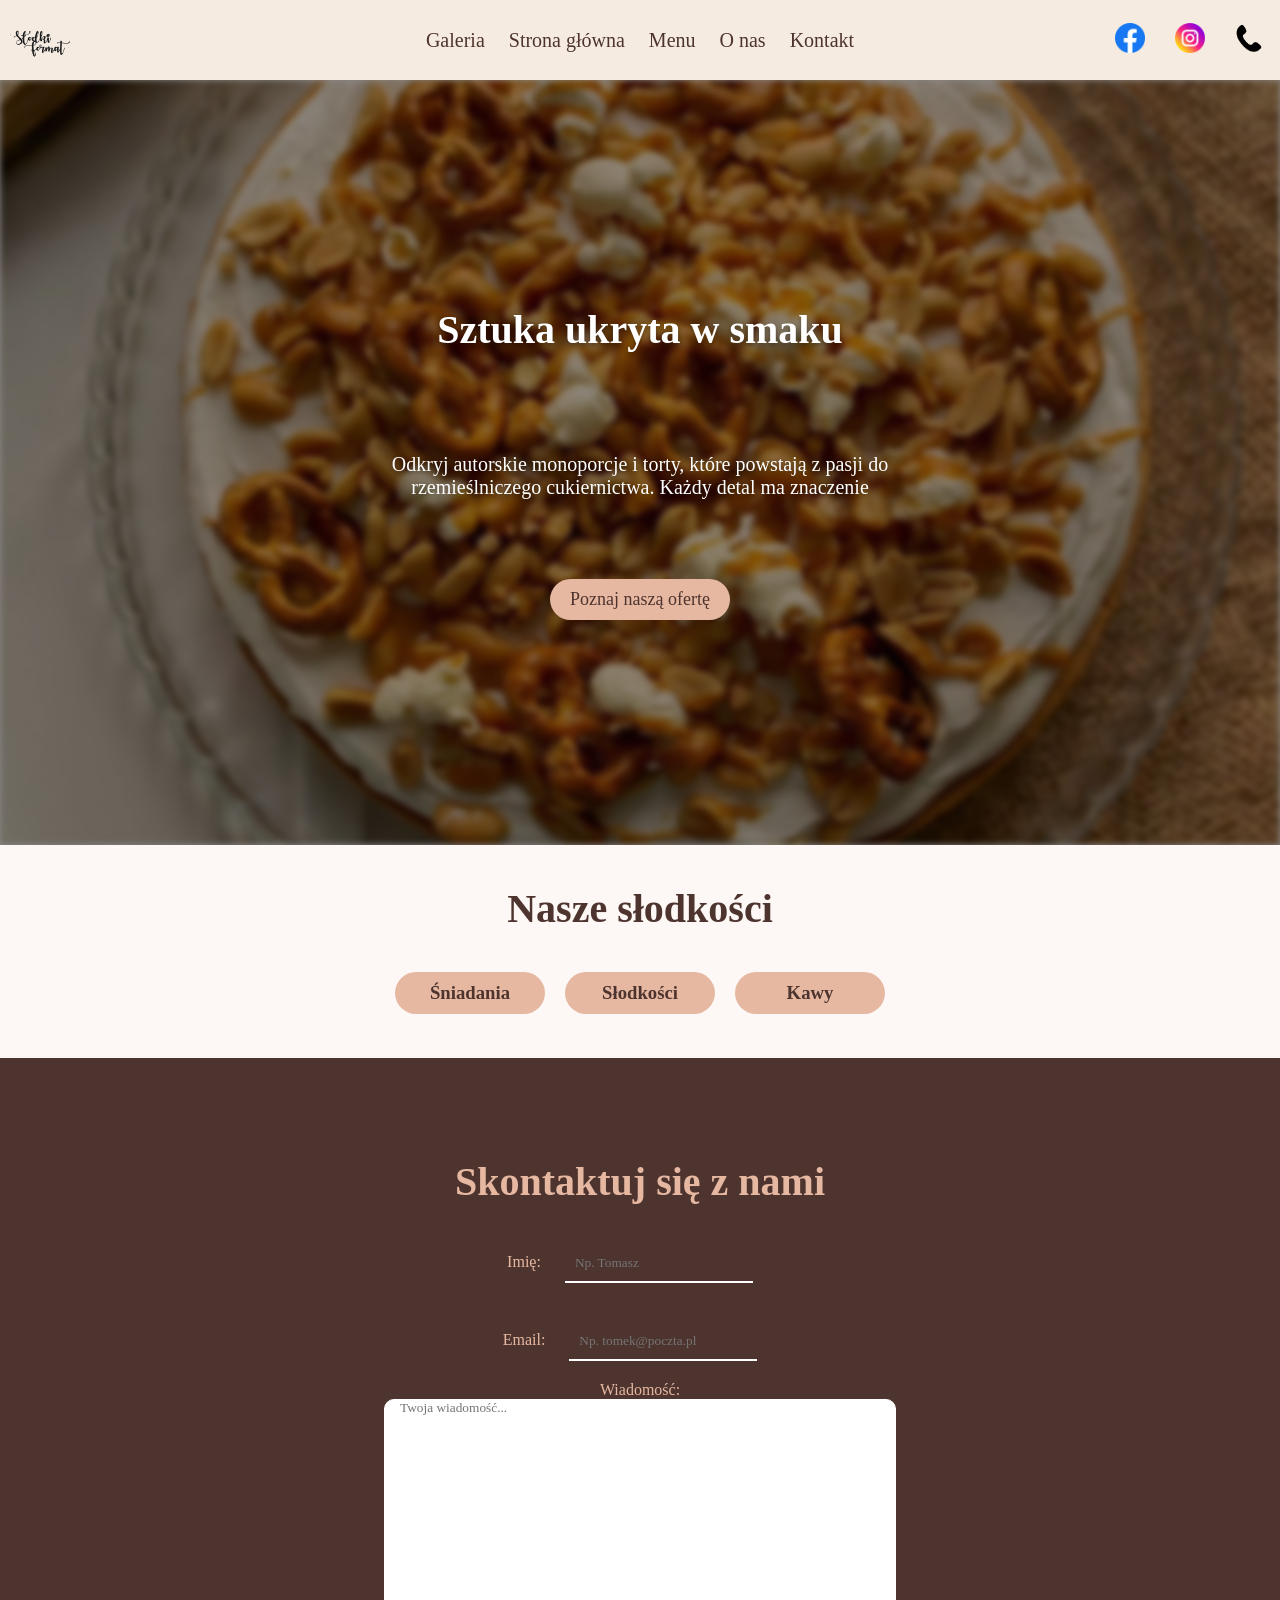
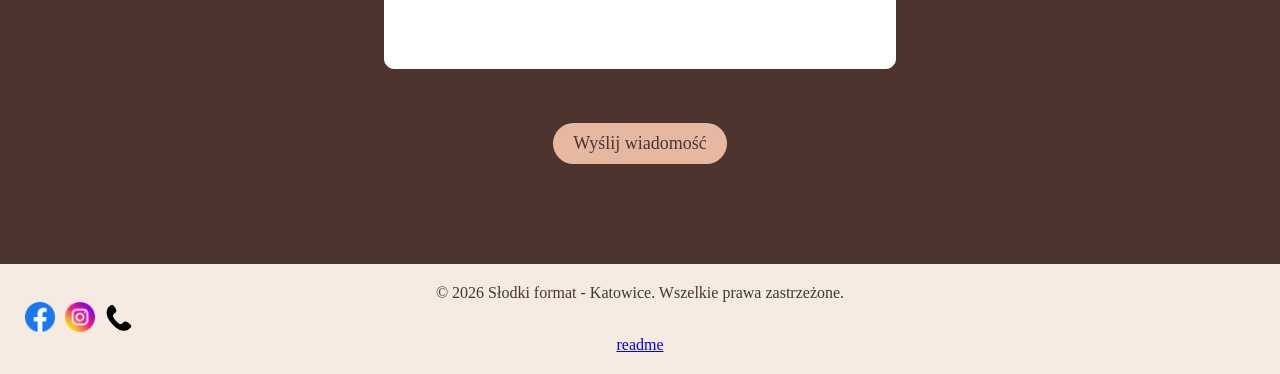
==== index.html @ 58892bcf "Add files via upload" ====
<!DOCTYPE html>
<html lang="pl">
<head>
    <meta charset="UTF-8">
    <meta name="viewport" content="width=device-width, initial-scale=1.0">
    <link rel="stylesheet" href="styl.css">
    <link rel="icon" href="icon.png" type="image/x-icon">
    <script src="script.js" defer></script>
    <title>Słodki format - Katowice</title>
</head>
<body>
    <header>
        <img src="icon2.png" alt="Słodki format" class="logo">   
        <nav> 
            <div class="nav_kontent">
                <a href="#galeria">Galeria</a>
                <a href="index.html">Strona główna</a>
                <a href="menu.html">Menu</a>
                <a href="#onas">O nas</a>
                <a href="#kontakt">Kontakt</a>
            </div>
            <button  type="button" class="burger">☰</button>
        </nav>
        
        <div class="socjale">
            <a href="https://www.facebook.com/kawiarniasweethome/?locale=pl_PL" target="_blank" class="socjal"><img src="fb.png" alt="Facebook"></a>
            <a href="https://www.instagram.com/slodkiformatkatowice/" target="_blank" class="socjal"><img src="ig.png" alt="Instagram"></a>
            <a href="tel:555-555-555" class="socjal"><img src="tel.png" alt="telefon"></a>
        </div>
    </header>
    <main>
        <h2>Sztuka ukryta w smaku</h2>
        <p>Odkryj autorskie monoporcje i torty, które powstają z pasji do rzemieślniczego cukiernictwa. Każdy detal ma znaczenie</p>
        <a href="menu.html">Poznaj naszą ofertę</a>
    </main>
    <section id="galeria">
        <h2>Nasze słodkości</h2>
        <div class="przyciski">
            <button type="button" onclick="zmiana(1)"><h3>Śniadania</h3></button>
            <button type="button" onclick="zmiana(2)"><h3>Słodkości</h3></button>
            <button type="button" onclick="zmiana(3)"><h3>Kawy</h3></button>
        </div>
            <section class="galeria torty">
                <img src="śniadania/sniad1.png" alt="">
                <img src="śniadania/sniad2.png" alt="">
                <img src="śniadania/sniad3.png" alt="">
                <img src="śniadania/sniad4.png" alt="">
            </section>
            <section class="galeria ciastka">
                <img src="słodkosci/slodk1.png" alt="">
                <img src="słodkosci/slodk2.png" alt="">
                <img src="słodkosci/slodk3.png" alt="">
                <img src="słodkosci/slodk4.png" alt="">
            </section>
            <section class="galeria kawy"> 
                   <img src="kawy/kaw1.png" alt="kawa">
                   <img src="kawy/kaw2.png" alt="kawa">
                   <img src="kawy/kaw3.png" alt="kawa">
                   <img src="kawy/kaw4.png" alt="kawa">
            </section>
    </section>
    <section id="kontakt">
        <form action="index.html" method="post">
            <h2>Skontaktuj się z nami</h2>
            <label for="name">Imię:</label> 
            <input type="text" id="name" name="name" required placeholder="Np. Tomasz"><br>

            <label for="email">Email:</label> 
            <input type="email" id="email" name="email" required placeholder="Np. tomek@poczta.pl"> <br>

            <label for="message">Wiadomość:</label> <br>
            <textarea id="message" name="message" required placeholder="Twoja wiadomość..."></textarea> <br>

            <button type="submit">Wyślij wiadomość</button>
        </form>
    </section>
    <footer>
    <p>&copy; 2026 Słodki format - Katowice. Wszelkie prawa zastrzeżone.</p>
    <div class="socjale">
            <a href="https://www.facebook.com/kawiarniasweethome/?locale=pl_PL" target="_blank" class="socjal"><img src="fb.png" alt="Facebook"></a>
            <a href="https://www.instagram.com/slodkiformatkatowice/" target="_blank" class="socjal"><img src="ig.png" alt="Instagram"></a>
            <a href="tel:555-555-555" class="socjal"><img src="tel.png" alt="telefon"></a>
        </div>
    <a href="readme.html">readme</a>
    </footer>
</body>
</html>
---- styl.css ----
html{
    scroll-behavior: smooth;
}
*{
    margin: 0;
    padding: 0;
    box-sizing: border-box;
    font-family: Georgia, serif;
}
body{
    background-color: #FDF8F5;
}
.burger{
    display: none;
    background: none;
    border: none;
    font-size: 30px;
    cursor: pointer;
}
header{
    grid-template-columns: 1fr auto 1fr;
    display: grid;
    background-color: #F5EBE0;
}
header img{
    height: 60px;
    margin: 10px;
    align-self: center;
}
header a{
    text-decoration: none;
    color: #4E342E;
    font-size: 20px;
    position: relative;
    width: max-content;
    margin: 10px;
}
header  nav a::after{
    content: "";
    background-color: #4E342E;
    height: 2px;
    width: 0%;
    position: absolute;
    bottom: 0;
    left: 0;
}
header nav a:hover::after{
    width: 100%;
    transition: 0.5s;
}
nav{
    display: flex;
    align-items: center;
    flex-direction: row;
    gap: 40px;

}
.socjale{
    display: inline-block; 
    justify-self: end;
    align-self: center;
    display: flex;
    align-items: center;
}
.socjal img{
    width: 30px;
    height: auto;
    margin: 5px;
}
main{
    text-align: center;
    position: relative;
    min-height: 85vh;
    display: flex;
    justify-content: center;
    align-items: center;
    flex-direction: column;
    gap: 80px;
    padding: 30px;
    margin: 0;
    overflow: hidden;
    z-index: 1;
}
main::before {
    content: "";
    position: absolute;
    inset: 0;
    background-image: url(tlo.png);
    background-size: cover;
    background-position: center;
    background-repeat: no-repeat;
    filter: blur(3px);  
    z-index: -1;
    margin: 0px;
}
main::after {
    content: "";
    position: absolute;
    inset: 0;
    background: rgba(0, 0, 0, 0.45); 
    z-index: 0;
}
main h2{
    color: #fff;
    font-size:  250%;
    margin-bottom: 20px;
    z-index: 2;
    text-shadow: 0 2px 4px rgba(0,0,0,0.3);
}
main p{
    color: #fff;
    font-size: 20px;
    width: 50%;
    z-index: 2;
    text-shadow: 0 2px 4px rgba(0,0,0,0.3);
}
main a{
    text-decoration: none;
    color: #4E342E;
    background-color: #E6B8A2;
    padding: 10px 20px;
    border-radius: 100px;
    font-size: 18px;
    z-index: 2;
    transition: 0.5s;
}
main a:hover{
    transform: scale(1.05);
    color: white;
}
#galeria{
    text-align: center;
}
#galeria h2{
    margin: 40px 0;
    font-size: 250%;
    color: #4E342E;
}
.przyciski{
    display: flex;
    justify-content: center;
    gap: 20px;
    margin-top: 20px;
}
.przyciski button{
    padding: 10px 20px;
    border: none;
    background-color: #E6B8A2;
    color: #4E342E;
    font-size: 16px;
    border-radius: 100px;
    cursor: pointer;
    transition: 0.5s;
    min-width: 150px;
}
.przyciski button:hover{
    transform: scale(1.05);
}

.galeria{
    display: grid;
    grid-template-columns: repeat(auto-fill, minmax(300px, 1fr));
    gap: 40px;
    max-width: 70%;
    justify-self: center;
}
.galeria img{
    height: 500px;
    width: auto;
    max-width: 350px;
    margin: 20px 0;
    border-radius: 10px;
}
.torty{
    display: block;
}
.ciastka{
    display: none;
}
.kawy{
    display: none;
}
#kontakt{
    background-color: #4E342E;
    text-align: center;
    pad: 20px;
}
form{
    padding: 100px;
    color: #E6B8A2;
}
form h2{
    color: #E6B8A2;
    font-size: 250%;
    margin-bottom: 20px;
}
form input{
    background-color: #4E342E;
    margin: 20px;
    border: none;
    padding: 10px;
    border-bottom: 2px solid white;
}
textarea{
    height: 30vh;
    width: 40vw;
    resize: none;
    overflow: auto;
    border: 1px solid white;
    border-radius: 10px;
}
textarea::placeholder{
    padding-left: 15px;
}
form button{
    margin: 50px 0 0 0 ;
    background-color: #E6B8A2;
    color: #4E342E;
    border: none;
    padding: 10px 20px;
    border-radius: 100px;
    font-size: 18px;
    transition: 0.5s;
}
footer{
    background-color: #F5EBE0;
    text-align: center;
    padding: 20px;
    color: #4E342E;
}
footer .socjale img{
    width: 30px;
    height: auto;
    margin: 0 5px;
}
@media (max-width: 768px) {
    header {
        display: flex;
        flex-direction: row; 
        justify-content: space-between;
        align-items: center;
        padding: 0 20px;
    }

    main p {
        width: 90%;
    }

    .burger {
        display: block; 
    }

    .nav_kontent {
        display: none; 
        flex-direction: column;
        position: absolute;
        top: 80px; 
        left: 0;
        width: 100%;
        background-color: #F5EBE0;
        padding: 20px;
        text-align: center;
        z-index: 100;
        box-shadow: 0 5px 10px rgba(0,0,0,0.1);
    }

    .nav_kontent.active {
        display: flex;
    }

    header .socjale {
        display: none;
    }
    .przyciski{
        flex-direction: column;
    }
    .przyciski button{
        max-width: 50%;
        align-self: center;
    }
    .galeria{
        grid-template-columns: 1fr;
        max-width: 100%;
    }
    form textarea{
        width: 100%;
    }
    footer{
        display: flex;
        flex-direction: column;
        gap: 20px;
    }
}
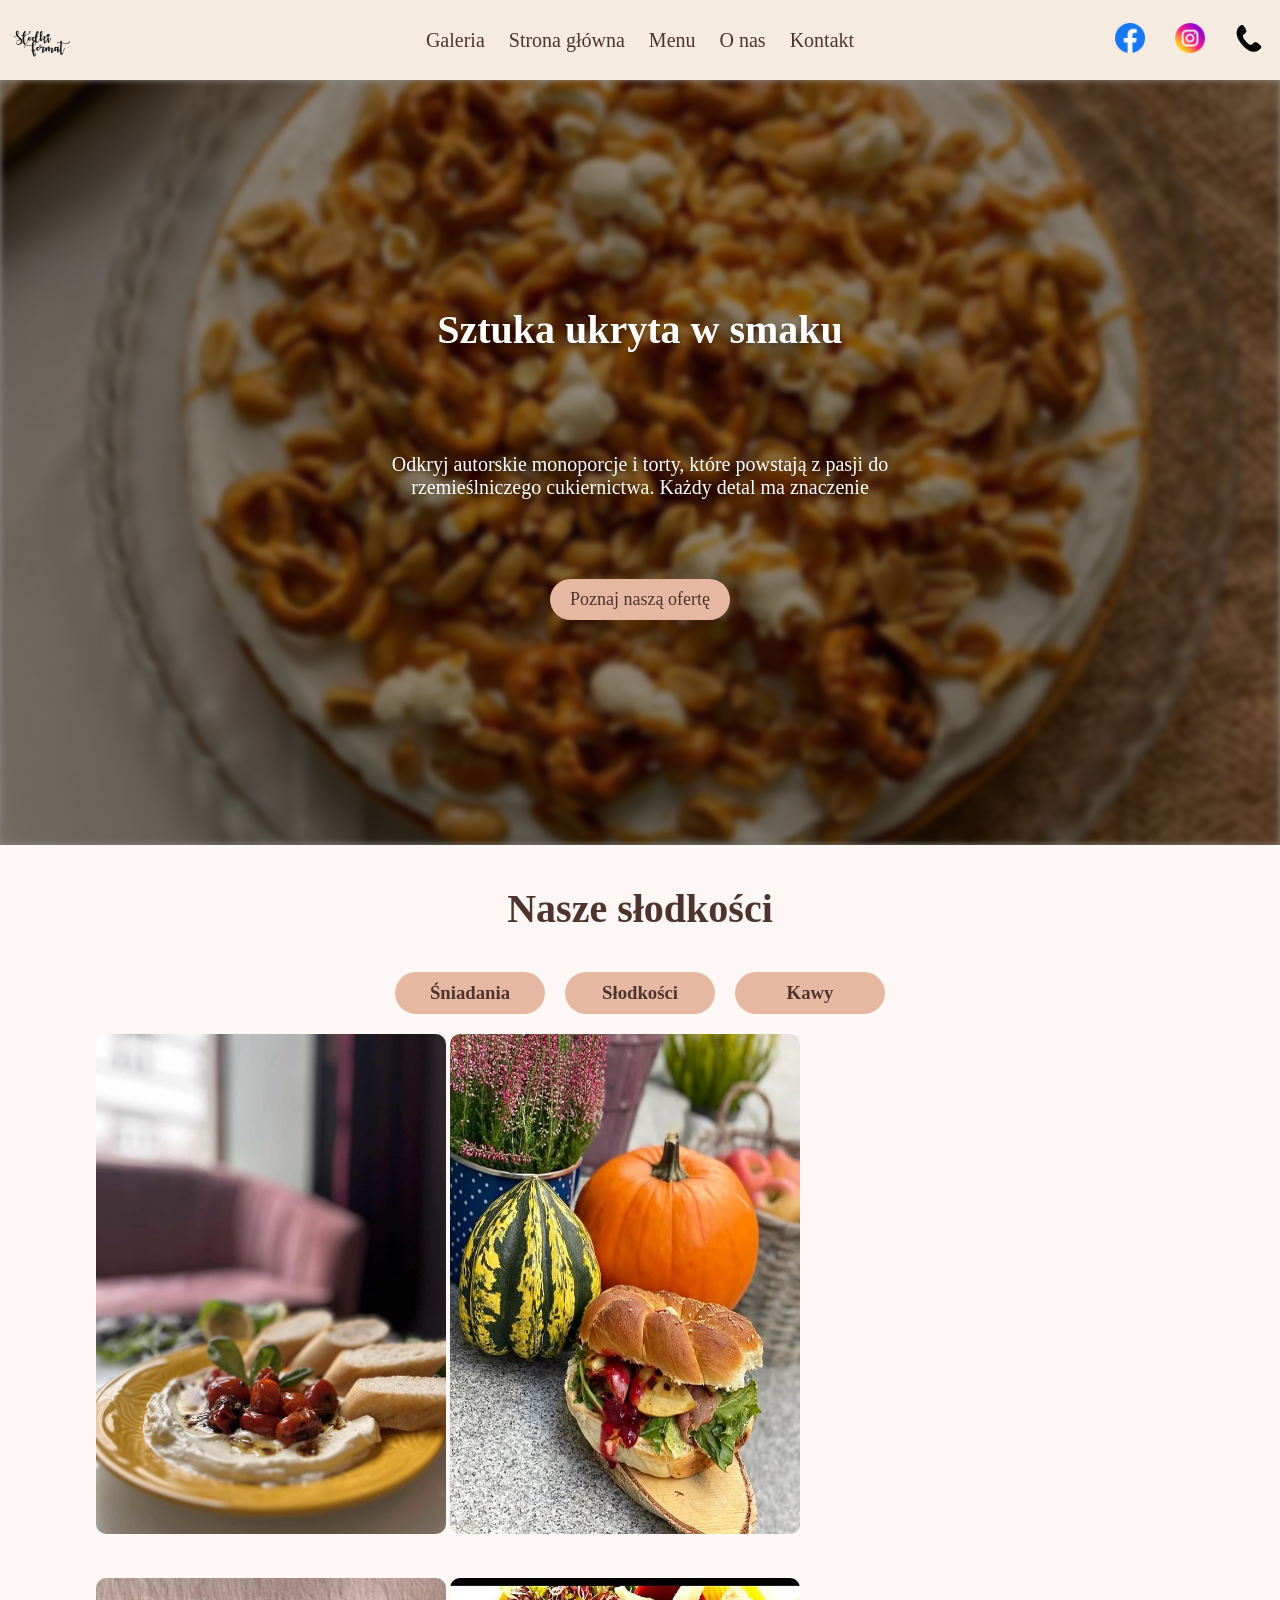
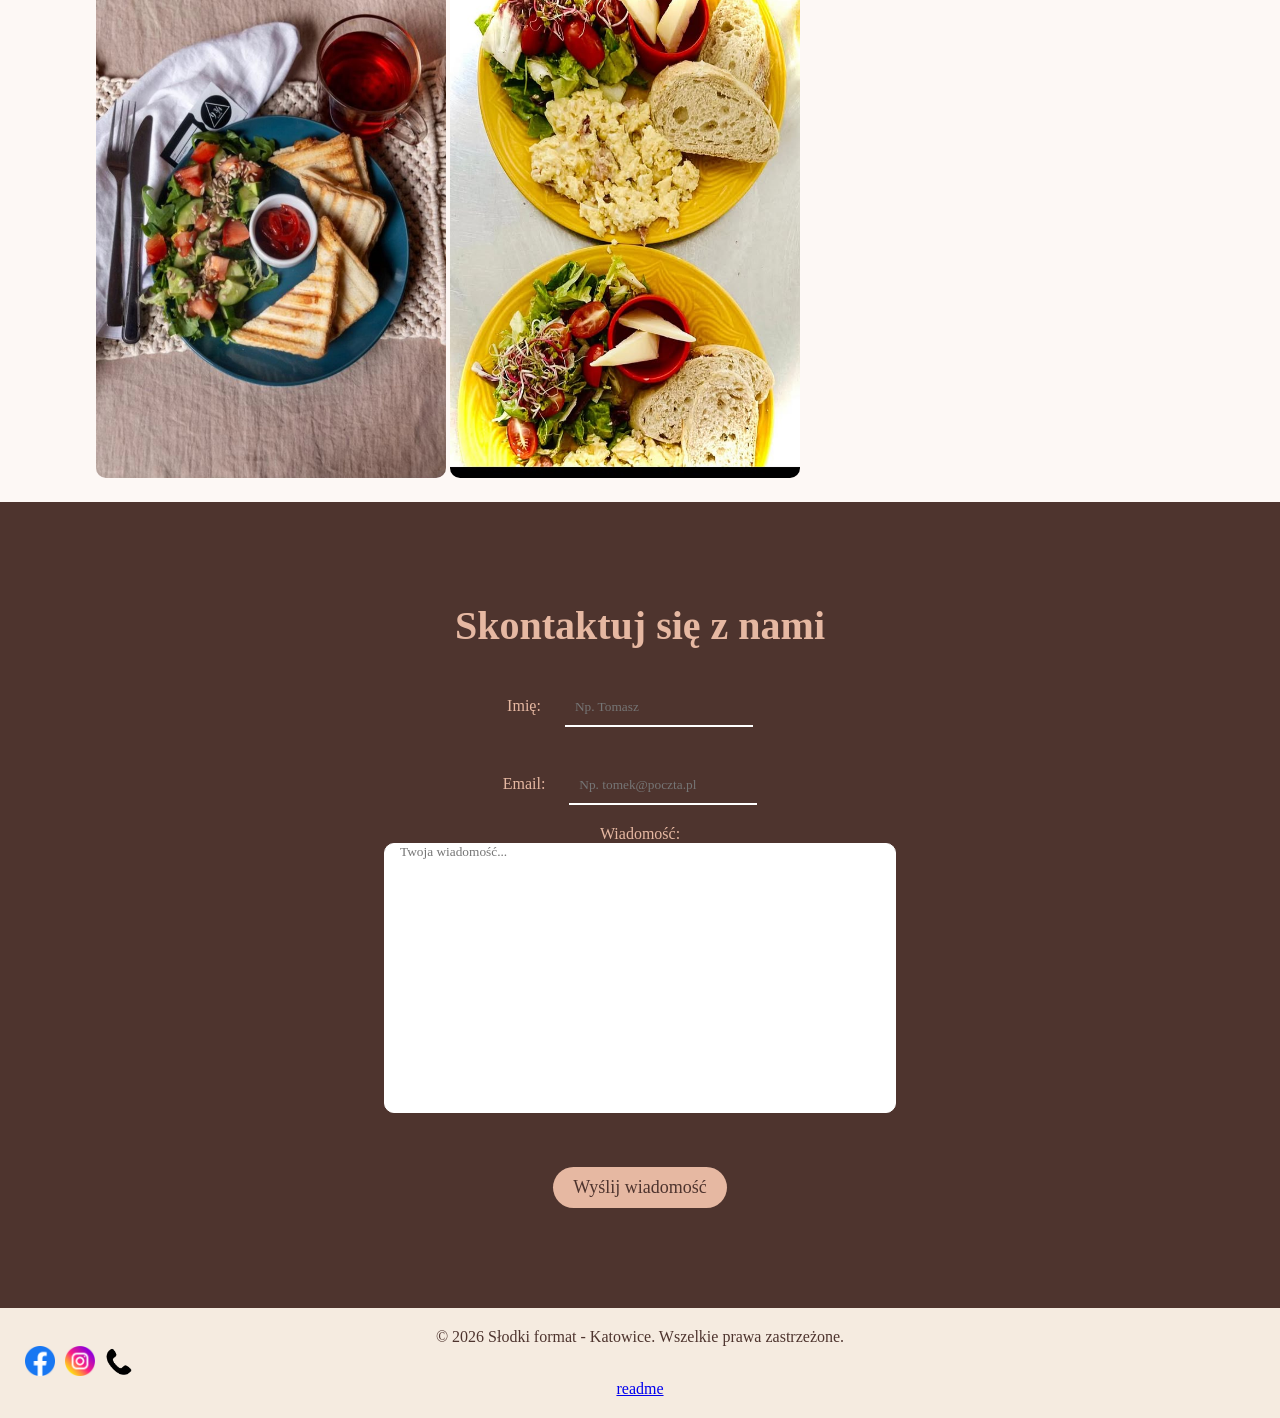
==== commit 9acfd601: "Fix HTML encoding issues in index.html" ====
--- a/index.html
+++ b/index.html
@@ -41,22 +41,22 @@
             <button type="button" onclick="zmiana(3)"><h3>Kawy</h3></button>
         </div>
             <section class="galeria torty">
-                <img src="śniadania/sniad1.png" alt="">
-                <img src="śniadania/sniad2.png" alt="">
-                <img src="śniadania/sniad3.png" alt="">
-                <img src="śniadania/sniad4.png" alt="">
+                <img src="sniad1.png" alt="">
+                <img src="sniad2.png" alt="">
+                <img src="sniad3.png" alt="">
+                <img src="sniad4.png" alt="">
             </section>
             <section class="galeria ciastka">
-                <img src="słodkosci/slodk1.png" alt="">
-                <img src="słodkosci/slodk2.png" alt="">
-                <img src="słodkosci/slodk3.png" alt="">
-                <img src="słodkosci/slodk4.png" alt="">
+                <img src="slodk1.png" alt="">
+                <img src="slodk2.png" alt="">
+                <img src="slodk3.png" alt="">
+                <img src="slodk4.png" alt="">
             </section>
             <section class="galeria kawy"> 
-                   <img src="kawy/kaw1.png" alt="kawa">
-                   <img src="kawy/kaw2.png" alt="kawa">
-                   <img src="kawy/kaw3.png" alt="kawa">
-                   <img src="kawy/kaw4.png" alt="kawa">
+                   <img src="kaw1.png" alt="kawa">
+                   <img src="kaw2.png" alt="kawa">
+                   <img src="kaw3.png" alt="kawa">
+                   <img src="kaw4.png" alt="kawa">
             </section>
     </section>
     <section id="kontakt">
@@ -84,4 +84,4 @@
     <a href="readme.html">readme</a>
     </footer>
 </body>
-</html>+</html>
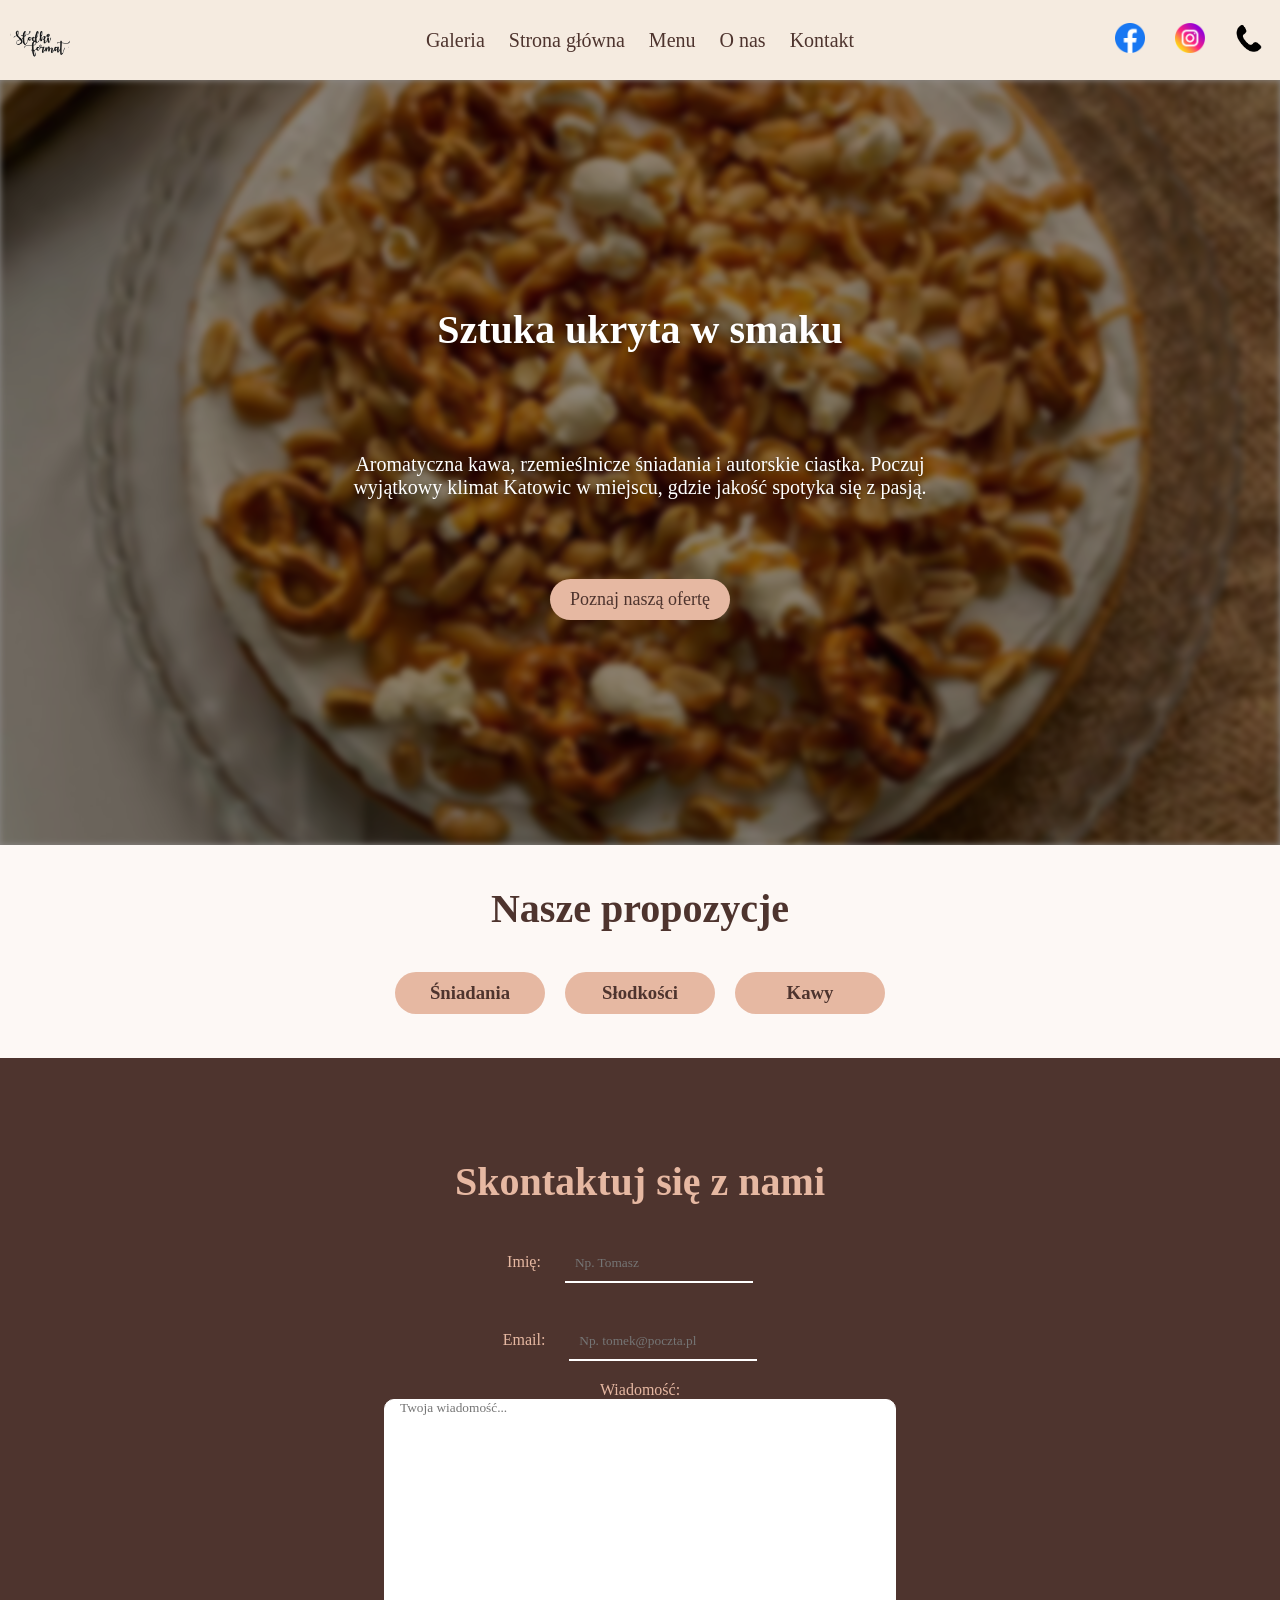
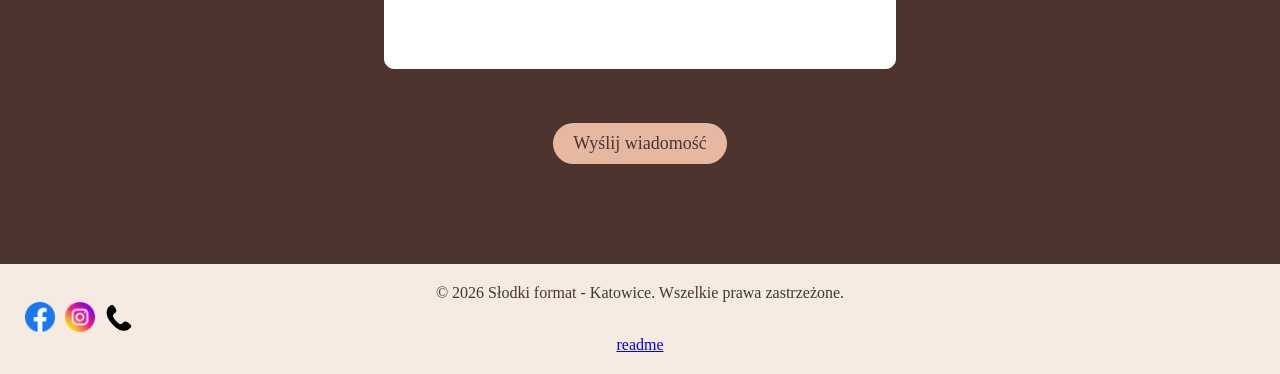
==== commit 659308c7: "Add files via upload" ====
--- a/index.html
+++ b/index.html
@@ -30,33 +30,33 @@
     </header>
     <main>
         <h2>Sztuka ukryta w smaku</h2>
-        <p>Odkryj autorskie monoporcje i torty, które powstają z pasji do rzemieślniczego cukiernictwa. Każdy detal ma znaczenie</p>
+        <p>Aromatyczna kawa, rzemieślnicze śniadania i autorskie ciastka. Poczuj wyjątkowy klimat Katowic w miejscu, gdzie jakość spotyka się z pasją.</p>
         <a href="menu.html">Poznaj naszą ofertę</a>
     </main>
     <section id="galeria">
-        <h2>Nasze słodkości</h2>
+        <h2>Nasze propozycje</h2>
         <div class="przyciski">
             <button type="button" onclick="zmiana(1)"><h3>Śniadania</h3></button>
             <button type="button" onclick="zmiana(2)"><h3>Słodkości</h3></button>
             <button type="button" onclick="zmiana(3)"><h3>Kawy</h3></button>
         </div>
             <section class="galeria torty">
-                <img src="sniad1.png" alt="">
-                <img src="sniad2.png" alt="">
-                <img src="sniad3.png" alt="">
-                <img src="sniad4.png" alt="">
+                <img src="śniadania/sniad1.png" alt="">
+                <img src="śniadania/sniad2.png" alt="">
+                <img src="śniadania/sniad3.png" alt="">
+                <img src="śniadania/sniad4.png" alt="">
             </section>
             <section class="galeria ciastka">
-                <img src="slodk1.png" alt="">
-                <img src="slodk2.png" alt="">
-                <img src="slodk3.png" alt="">
-                <img src="slodk4.png" alt="">
+                <img src="słodkosci/slodk1.png" alt="">
+                <img src="słodkosci/slodk2.png" alt="">
+                <img src="słodkosci/slodk3.png" alt="">
+                <img src="słodkosci/slodk4.png" alt="">
             </section>
             <section class="galeria kawy"> 
-                   <img src="kaw1.png" alt="kawa">
-                   <img src="kaw2.png" alt="kawa">
-                   <img src="kaw3.png" alt="kawa">
-                   <img src="kaw4.png" alt="kawa">
+                   <img src="kawy/kaw1.png" alt="kawa">
+                   <img src="kawy/kaw2.png" alt="kawa">
+                   <img src="kawy/kaw3.png" alt="kawa">
+                   <img src="kawy/kaw4.png" alt="kawa">
             </section>
     </section>
     <section id="kontakt">
@@ -84,4 +84,4 @@
     <a href="readme.html">readme</a>
     </footer>
 </body>
-</html>
+</html>
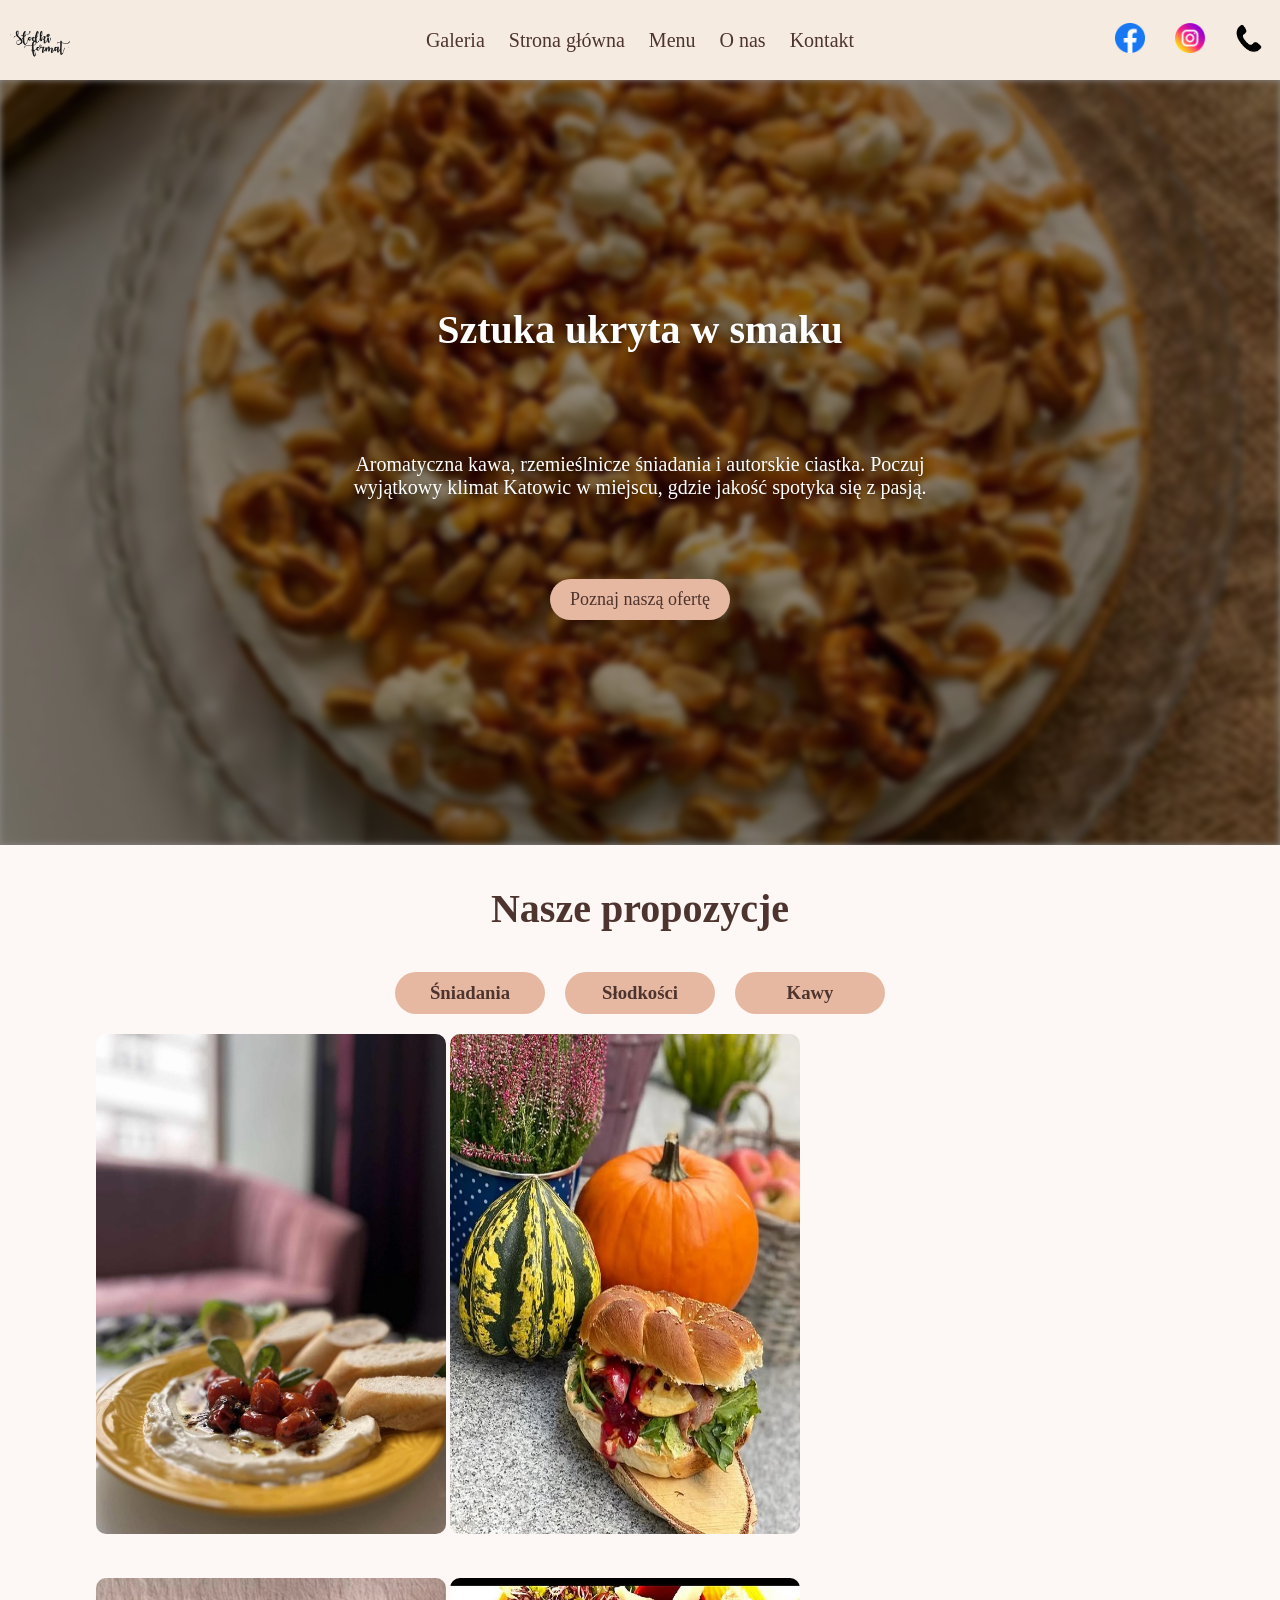
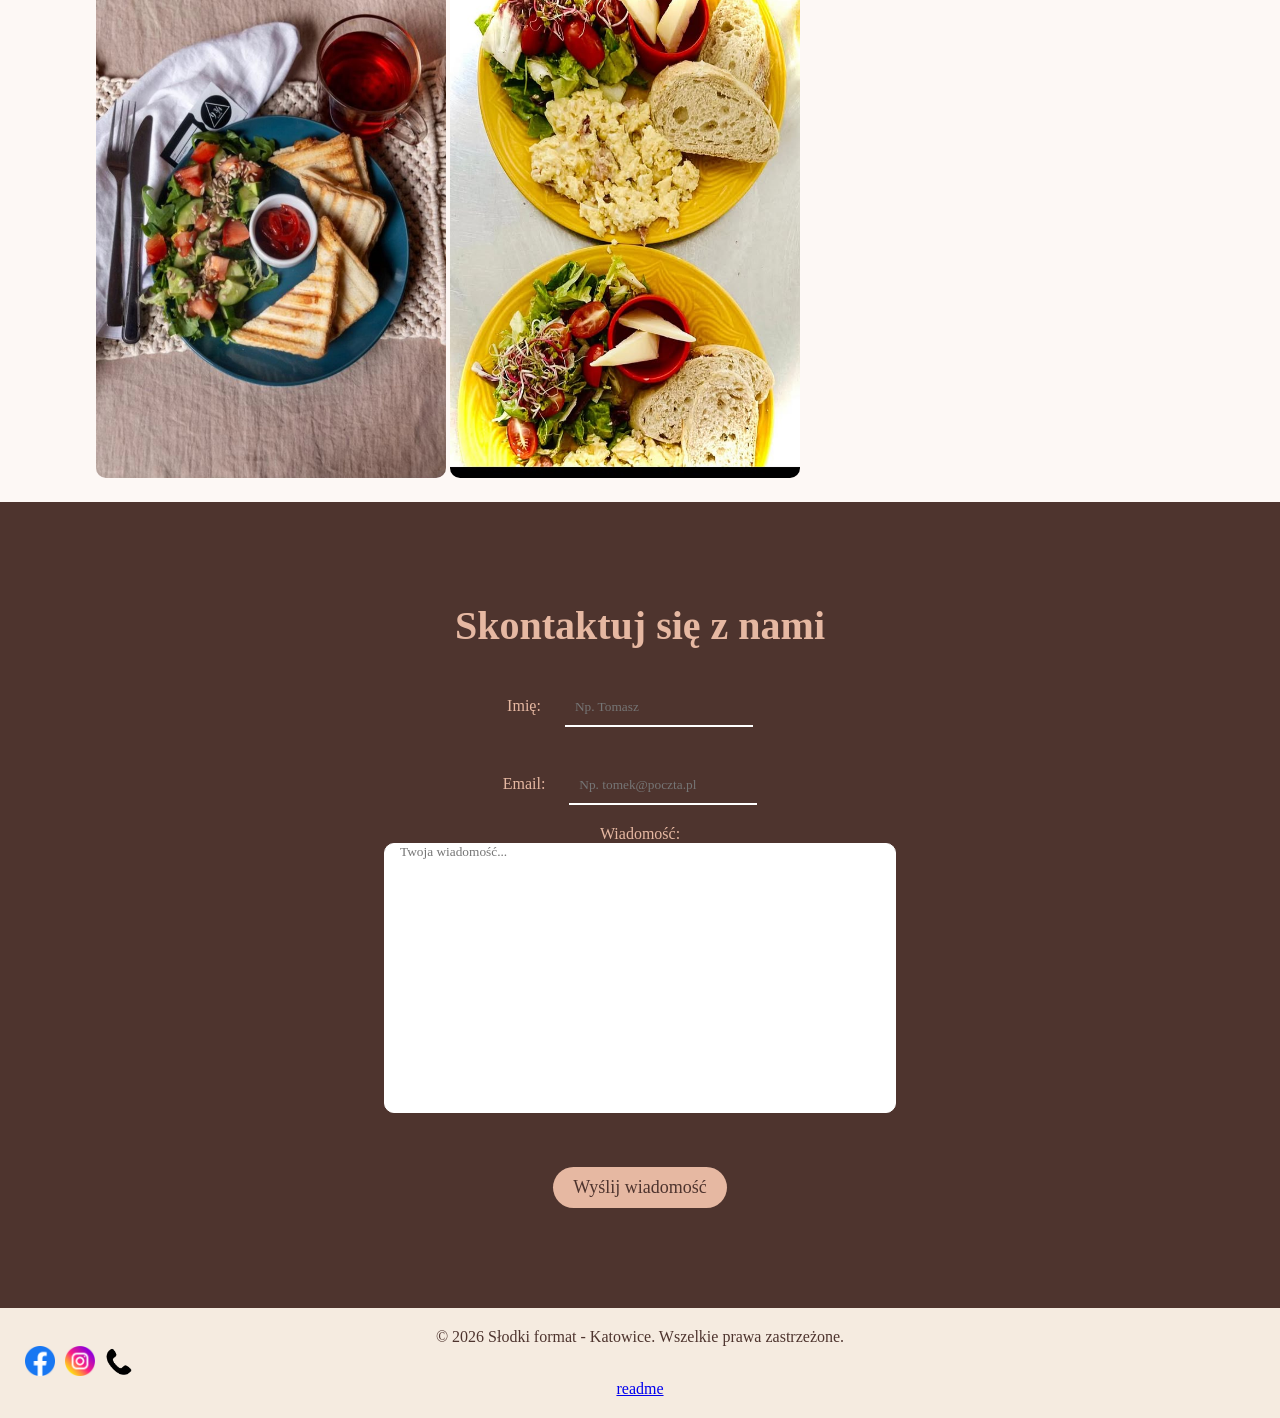
==== commit 8b4d458a: "Fix HTML encoding issues in index.html" ====
--- a/index.html
+++ b/index.html
@@ -41,22 +41,22 @@
             <button type="button" onclick="zmiana(3)"><h3>Kawy</h3></button>
         </div>
             <section class="galeria torty">
-                <img src="śniadania/sniad1.png" alt="">
-                <img src="śniadania/sniad2.png" alt="">
-                <img src="śniadania/sniad3.png" alt="">
-                <img src="śniadania/sniad4.png" alt="">
+                <img src="sniad1.png" alt="sniadanie">
+                <img src="sniad2.png" alt="sniadanie">
+                <img src="sniad3.png" alt="sniadanie">
+                <img src="sniad4.png" alt="sniadanie">
             </section>
             <section class="galeria ciastka">
-                <img src="słodkosci/slodk1.png" alt="">
-                <img src="słodkosci/slodk2.png" alt="">
-                <img src="słodkosci/slodk3.png" alt="">
-                <img src="słodkosci/slodk4.png" alt="">
+                <img src="slodk1.png" alt="slodkosc">
+                <img src="slodk2.png" alt="slodkosc">
+                <img src="slodk3.png" alt="slodkosc">
+                <img src="slodk4.png" alt="slodkosc">
             </section>
             <section class="galeria kawy"> 
-                   <img src="kawy/kaw1.png" alt="kawa">
-                   <img src="kawy/kaw2.png" alt="kawa">
-                   <img src="kawy/kaw3.png" alt="kawa">
-                   <img src="kawy/kaw4.png" alt="kawa">
+                   <img src="kaw1.png" alt="kawa">
+                   <img src="kaw2.png" alt="kawa">
+                   <img src="kaw3.png" alt="kawa">
+                   <img src="kaw4.png" alt="kawa">
             </section>
     </section>
     <section id="kontakt">
@@ -84,4 +84,4 @@
     <a href="readme.html">readme</a>
     </footer>
 </body>
-</html>+</html>
